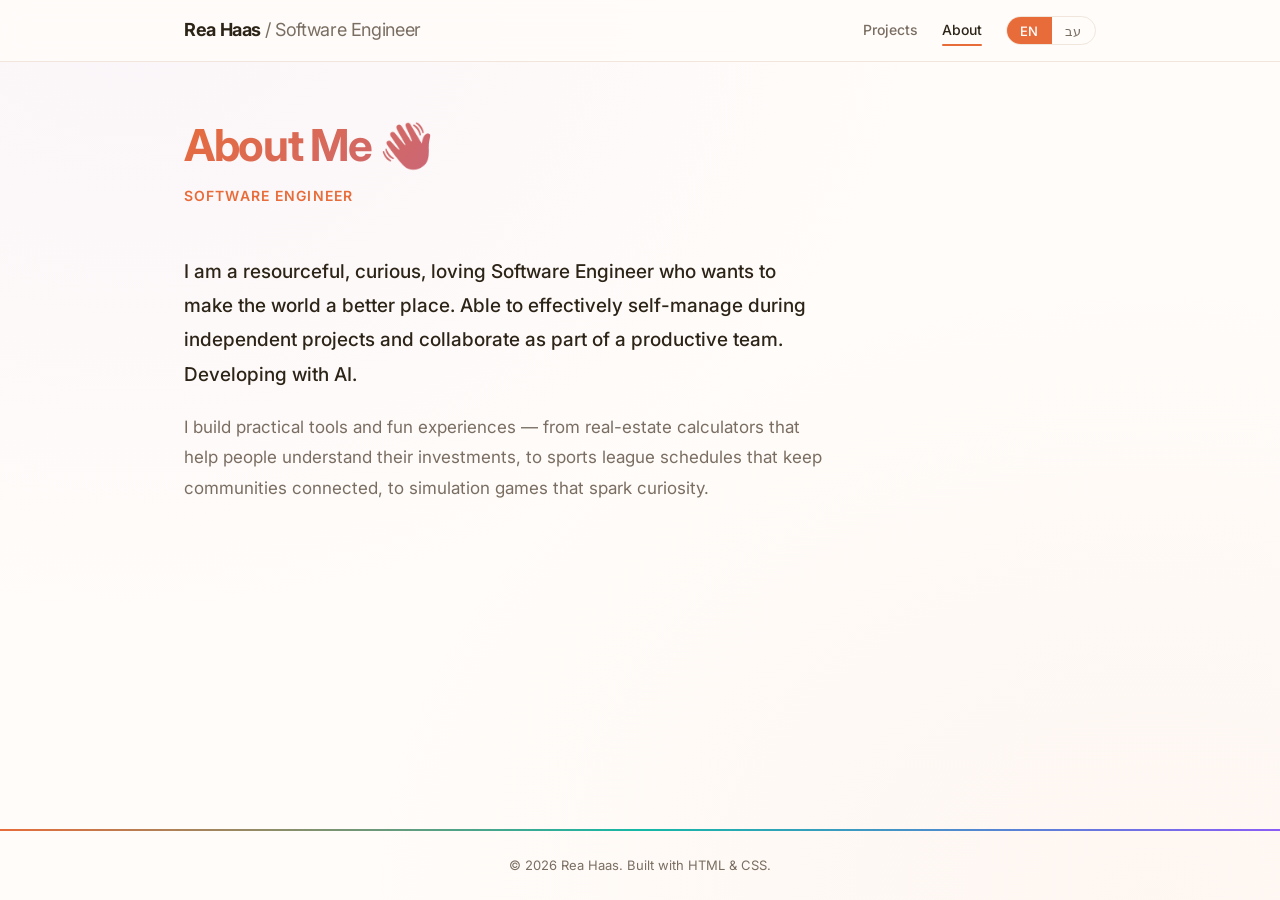
==== about/index.html @ 33c9db4f "feat: initial personal website with multi-page structure - Home page with project cards (Kama Kama, " ====
<!DOCTYPE html>
<html lang="en" dir="ltr" data-lang="en">
<head>
  <meta charset="UTF-8" />
  <meta name="viewport" content="width=device-width, initial-scale=1.0" />
  <title>About — Rea Haas</title>
  <meta name="description" content="About Rea Haas — Software Engineer." />
  <link rel="preconnect" href="https://fonts.googleapis.com" />
  <link rel="preconnect" href="https://fonts.gstatic.com" crossorigin />
  <link href="https://fonts.googleapis.com/css2?family=Inter:wght@400;500;600;700&family=Rubik:wght@400;500;600;700&display=swap" rel="stylesheet" />
  <link rel="stylesheet" href="/style.css" />
</head>
<body data-page="about">

  <main>
    <section class="hero">
      <h1 lang="en">About Me 👋</h1>
      <h1 lang="he">אודות 👋</h1>
      <p class="subtitle" lang="en">Software Engineer</p>
      <p class="subtitle" lang="he">מהנדסת תוכנה</p>
    </section>

    <div class="about-content">
      <p lang="en">
        I am a resourceful, curious, loving Software Engineer who wants to make the
        world a better place. Able to effectively self-manage during independent
        projects and collaborate as part of a productive team. Developing with AI.
      </p>
      <p lang="he">
        אני מהנדסת תוכנה ממציאה, סקרנית ואוהבת שרוצה להפוך את העולם למקום טוב יותר.
        בעלת יכולת לניהול עצמי אפקטיבי בפרויקטים עצמאיים ושיתוף פעולה כחלק מצוות פרודוקטיבי.
        מפתחת עם AI.
      </p>

      <p lang="en">
        I build practical tools and fun experiences — from real-estate calculators that help
        people understand their investments, to sports league schedules that keep
        communities connected, to simulation games that spark curiosity.
      </p>
      <p lang="he">
        אני בונה כלים מעשיים וחוויות מהנות — ממחשבוני נדל״ן שעוזרים לאנשים
        להבין את ההשקעות שלהם, דרך לוחות זמנים לליגות ספורט ששומרים על קשר
        בקהילה, ועד משחקי סימולציה שמעוררים סקרנות.
      </p>
    </div>
  </main>

  <script src="/components.js"></script>
</body>
</html>
---- style.css ----
/* ===== Reset & Base ===== */
*,
*::before,
*::after {
  margin: 0;
  padding: 0;
  box-sizing: border-box;
}

:root {
  --color-bg: #fffcf9;
  --color-surface: #fef7f0;
  --color-border: #f0e6db;
  --color-text: #2d2418;
  --color-text-secondary: #7a6e62;
  --color-accent: #e86c3a;
  --color-accent-hover: #d45a2a;
  --color-purple: #8b5cf6;
  --color-teal: #14b8a6;
  --color-rose: #f43f5e;
  --color-amber: #f59e0b;
  --font-main: 'Inter', -apple-system, BlinkMacSystemFont, 'Segoe UI', Roboto, sans-serif;
  --font-mono: 'JetBrains Mono', 'Fira Code', monospace;
  --radius: 12px;
  --shadow-sm: 0 1px 3px rgba(45, 36, 24, 0.06);
  --shadow-md: 0 4px 16px rgba(45, 36, 24, 0.1);
  --shadow-lg: 0 8px 30px rgba(45, 36, 24, 0.12);
  --transition: 0.25s cubic-bezier(0.4, 0, 0.2, 1);
}

html {
  font-size: 16px;
  scroll-behavior: smooth;
}

body {
  font-family: var(--font-main);
  color: var(--color-text);
  background: var(--color-bg);
  background-image: radial-gradient(ellipse at 10% 0%, rgba(139, 92, 246, 0.04) 0%, transparent 50%),
                    radial-gradient(ellipse at 90% 100%, rgba(232, 108, 58, 0.04) 0%, transparent 50%);
  line-height: 1.6;
  min-height: 100vh;
  display: flex;
  flex-direction: column;
}

/* RTL support */
[dir="rtl"] body {
  font-family: 'Rubik', var(--font-main);
}

a {
  color: var(--color-accent);
  text-decoration: none;
  transition: color var(--transition);
}

a:hover {
  color: var(--color-accent-hover);
}

/* ===== Header / Nav ===== */
.site-header {
  border-bottom: 1px solid var(--color-border);
  background: rgba(255, 252, 249, 0.85);
  backdrop-filter: blur(12px);
  -webkit-backdrop-filter: blur(12px);
  position: sticky;
  top: 0;
  z-index: 100;
}

.header-inner {
  max-width: 960px;
  margin: 0 auto;
  padding: 1rem 1.5rem;
  display: flex;
  align-items: center;
  justify-content: space-between;
}

.site-logo {
  font-size: 1.125rem;
  font-weight: 700;
  color: var(--color-text);
  letter-spacing: -0.02em;
}

.site-logo:hover {
  color: var(--color-accent);
}

.site-logo span {
  color: var(--color-text-secondary);
  font-weight: 400;
}

nav {
  display: flex;
  align-items: center;
  gap: 1.5rem;
}

nav a {
  color: var(--color-text-secondary);
  font-size: 0.875rem;
  font-weight: 500;
  transition: color var(--transition);
}

nav a:hover,
nav a.active {
  color: var(--color-text);
}

nav a.active {
  position: relative;
}

nav a.active::after {
  content: '';
  position: absolute;
  left: 0;
  right: 0;
  bottom: -4px;
  height: 2px;
  background: var(--color-accent);
  border-radius: 1px;
}

/* ===== Language Toggle ===== */
.lang-toggle {
  display: inline-flex;
  border: 1px solid var(--color-border);
  border-radius: 99px;
  overflow: hidden;
  font-size: 0.8125rem;
}

.lang-toggle button {
  background: none;
  border: none;
  padding: 0.35rem 0.85rem;
  cursor: pointer;
  font-family: inherit;
  font-size: inherit;
  font-weight: 500;
  color: var(--color-text-secondary);
  transition: all var(--transition);
}

.lang-toggle button.active {
  background: var(--color-accent);
  color: #fff;
}

.lang-toggle button:not(.active):hover {
  background: var(--color-surface);
}

/* ===== Main Content ===== */
main {
  flex: 1;
  max-width: 960px;
  margin: 0 auto;
  padding: 3rem 1.5rem;
  width: 100%;
}

/* ===== Hero Section ===== */
.hero {
  margin-bottom: 3rem;
}

.hero h1 {
  font-size: 2rem;
  font-weight: 700;
  letter-spacing: -0.03em;
  margin-bottom: 0.25rem;
  background: linear-gradient(135deg, var(--color-accent), var(--color-purple));
  -webkit-background-clip: text;
  -webkit-text-fill-color: transparent;
  background-clip: text;
}

.hero .subtitle {
  font-size: 0.875rem;
  font-weight: 600;
  color: var(--color-accent);
  text-transform: uppercase;
  letter-spacing: 0.08em;
  margin-bottom: 1rem;
}

.hero .bio {
  font-size: 1.0625rem;
  color: var(--color-text-secondary);
  max-width: 600px;
  line-height: 1.7;
}

/* ===== Section Titles ===== */
.section-title {
  font-size: 0.8125rem;
  font-weight: 600;
  text-transform: uppercase;
  letter-spacing: 0.1em;
  color: var(--color-text-secondary);
  margin-bottom: 1.5rem;
  padding-bottom: 0.75rem;
  border-bottom: 2px solid transparent;
  border-image: linear-gradient(90deg, var(--color-accent), var(--color-teal), var(--color-purple)) 1;
}

/* ===== Project Cards ===== */
.projects-grid {
  display: grid;
  grid-template-columns: 1fr;
  gap: 1rem;
}

.project-card {
  display: block;
  padding: 1.5rem;
  padding-left: 1.75rem;
  border: 1px solid var(--color-border);
  border-left: 3px solid var(--color-border);
  border-radius: var(--radius);
  background: #fff;
  transition: all var(--transition);
  position: relative;
}

[dir="rtl"] .project-card {
  padding-left: 1.5rem;
  padding-right: 1.75rem;
  border-left: 1px solid var(--color-border);
  border-right: 3px solid var(--color-border);
}

.project-card:nth-child(1) { border-left-color: var(--color-accent); }
.project-card:nth-child(2) { border-left-color: var(--color-teal); }
.project-card:nth-child(3) { border-left-color: var(--color-purple); }

[dir="rtl"] .project-card:nth-child(1) { border-left-color: var(--color-border); border-right-color: var(--color-accent); }
[dir="rtl"] .project-card:nth-child(2) { border-left-color: var(--color-border); border-right-color: var(--color-teal); }
[dir="rtl"] .project-card:nth-child(3) { border-left-color: var(--color-border); border-right-color: var(--color-purple); }

.project-card:hover {
  box-shadow: var(--shadow-lg);
  transform: translateY(-4px);
}

.project-card:nth-child(1):hover { border-left-color: var(--color-accent); }
.project-card:nth-child(2):hover { border-left-color: var(--color-teal); }
.project-card:nth-child(3):hover { border-left-color: var(--color-purple); }

.project-card .project-name {
  font-size: 1.0625rem;
  font-weight: 600;
  color: var(--color-text);
  margin-bottom: 0.25rem;
}

.project-card .project-subtitle {
  font-size: 0.875rem;
  color: var(--color-accent);
  font-weight: 500;
  margin-bottom: 0.75rem;
}

.project-card:nth-child(1) .project-subtitle { color: var(--color-accent); }
.project-card:nth-child(2) .project-subtitle { color: var(--color-teal); }
.project-card:nth-child(3) .project-subtitle { color: var(--color-purple); }

.project-card .project-desc {
  font-size: 0.875rem;
  color: var(--color-text-secondary);
  line-height: 1.6;
}

.project-card .project-link {
  display: inline-flex;
  align-items: center;
  gap: 0.35rem;
  margin-top: 0.75rem;
  font-size: 0.8125rem;
  font-weight: 500;
  color: var(--color-accent);
}

.project-card:nth-child(1) .project-link { color: var(--color-accent); }
.project-card:nth-child(2) .project-link { color: var(--color-teal); }
.project-card:nth-child(3) .project-link { color: var(--color-purple); }

.project-card .project-link .arrow {
  display: inline-block;
  transition: transform var(--transition);
}

.project-card:hover .project-link .arrow {
  transform: translateX(5px);
  animation: bounce-right 0.4s ease;
}

[dir="rtl"] .project-card:hover .project-link .arrow {
  transform: translateX(-5px);
  animation: bounce-left 0.4s ease;
}

@keyframes bounce-right {
  0%, 100% { transform: translateX(5px); }
  50% { transform: translateX(8px); }
}

@keyframes bounce-left {
  0%, 100% { transform: translateX(-5px); }
  50% { transform: translateX(-8px); }
}

/* ===== About Page ===== */
.about-content {
  max-width: 640px;
}

.about-content p {
  font-size: 1.0625rem;
  line-height: 1.8;
  color: var(--color-text-secondary);
  margin-bottom: 1.25rem;
}

.about-content p:first-of-type {
  font-size: 1.1875rem;
  color: var(--color-text);
  font-weight: 500;
}

/* ===== Breadcrumb ===== */
.breadcrumb {
  font-size: 0.8125rem;
  color: var(--color-text-secondary);
  margin-bottom: 1.5rem;
}

.breadcrumb a {
  color: var(--color-text-secondary);
}

.breadcrumb a:hover {
  color: var(--color-accent);
}

.breadcrumb .sep {
  margin: 0 0.5rem;
  color: var(--color-border);
}

/* ===== Project Detail Page ===== */
.project-detail {
  max-width: 640px;
}

.project-detail > p {
  font-size: 1.0625rem;
  line-height: 1.8;
  color: var(--color-text-secondary);
  margin-bottom: 2rem;
}

.feature-list {
  list-style: none;
  padding: 0;
  margin-bottom: 2rem;
}

.feature-list li {
  position: relative;
  padding-left: 1.5rem;
  font-size: 0.9375rem;
  color: var(--color-text-secondary);
  line-height: 1.7;
  margin-bottom: 0.5rem;
}

[dir="rtl"] .feature-list li {
  padding-left: 0;
  padding-right: 1.5rem;
}

.feature-list li::before {
  content: '✓';
  position: absolute;
  left: 0;
  color: var(--color-teal);
  font-weight: 700;
}

[dir="rtl"] .feature-list li::before {
  left: auto;
  right: 0;
}

/* ===== CTA Button ===== */
.project-cta {
  margin-top: 2rem;
}

.btn {
  display: inline-flex;
  align-items: center;
  gap: 0.5rem;
  padding: 0.75rem 1.5rem;
  border-radius: var(--radius);
  font-family: inherit;
  font-size: 0.9375rem;
  font-weight: 600;
  text-decoration: none;
  transition: all var(--transition);
  cursor: pointer;
}

.btn-primary {
  background: var(--color-accent);
  color: #fff;
  border: none;
}

.btn-primary:hover {
  background: var(--color-accent-hover);
  color: #fff;
  transform: translateY(-2px);
  box-shadow: var(--shadow-md);
}

/* ===== Footer ===== */
.site-footer {
  border-top: 2px solid transparent;
  border-image: linear-gradient(90deg, var(--color-accent), var(--color-teal), var(--color-purple)) 1;
  padding: 1.5rem;
  text-align: center;
  font-size: 0.8125rem;
  color: var(--color-text-secondary);
}

/* ===== Responsive ===== */
@media (min-width: 640px) {
  .projects-grid {
    grid-template-columns: repeat(2, 1fr);
  }

  .hero h1 {
    font-size: 2.75rem;
  }

  .project-card {
    padding: 1.75rem;
    padding-left: 2rem;
  }

  [dir="rtl"] .project-card {
    padding-left: 1.75rem;
    padding-right: 2rem;
  }
}

@media (max-width: 480px) {
  .header-inner {
    flex-wrap: wrap;
    gap: 0.75rem;
  }

  nav {
    gap: 1rem;
  }

  main {
    padding: 2rem 1rem;
  }

  .hero h1 {
    font-size: 1.75rem;
  }
}

/* ===== Language visibility helpers ===== */
[data-lang="en"] [lang="he"],
[data-lang="he"] [lang="en"] {
  display: none;
}
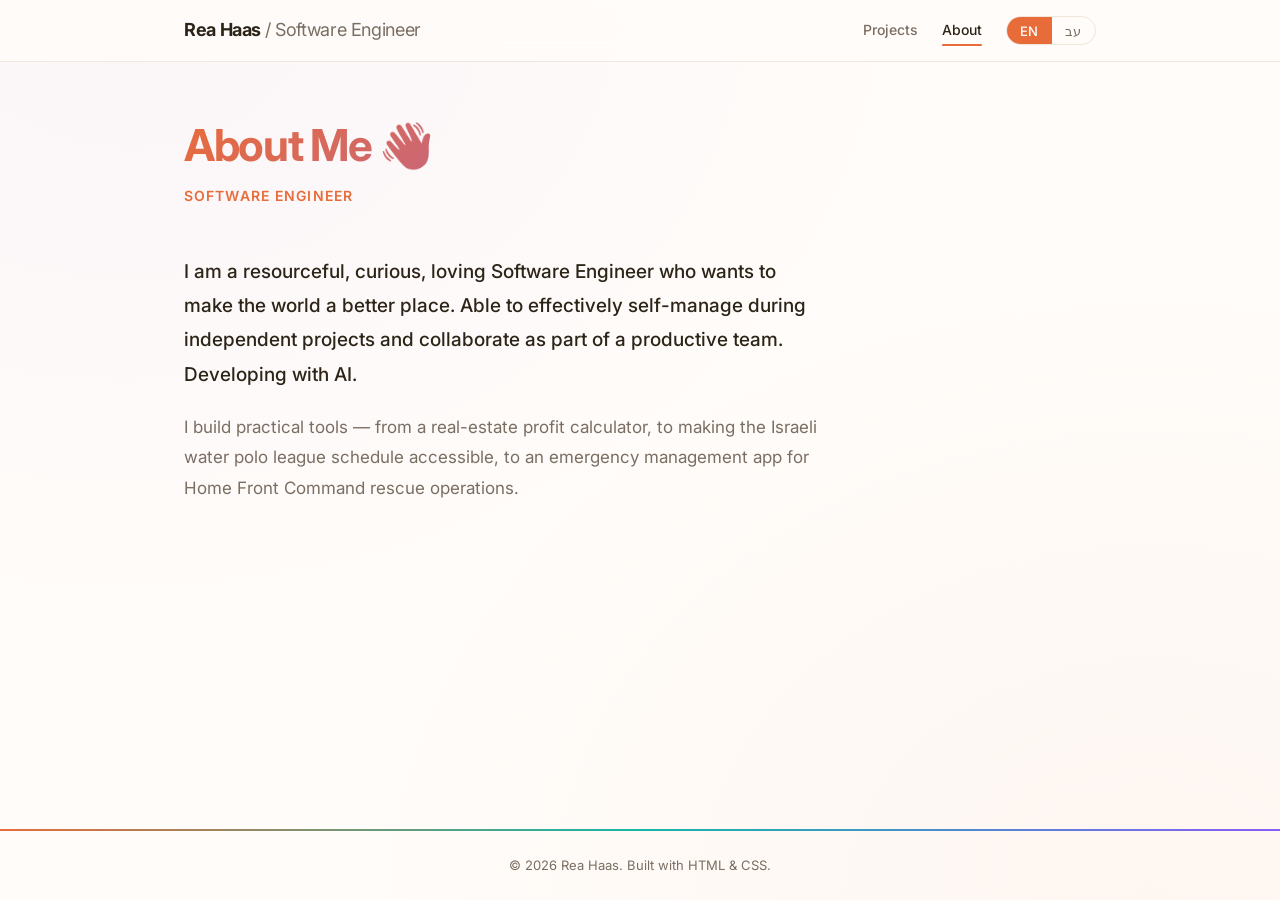
==== commit 1f689e19: "content: update all Hebrew texts and fix Pop Control description - Fix Kama Kama: מחשבון רווחים מעסק" ====
--- a/about/index.html
+++ b/about/index.html
@@ -27,20 +27,20 @@
         projects and collaborate as part of a productive team. Developing with AI.
       </p>
       <p lang="he">
-        אני מהנדסת תוכנה ממציאה, סקרנית ואוהבת שרוצה להפוך את העולם למקום טוב יותר.
-        בעלת יכולת לניהול עצמי אפקטיבי בפרויקטים עצמאיים ושיתוף פעולה כחלק מצוות פרודוקטיבי.
+        אני מהנדסת תוכנה רבת תושייה, סקרנית ואכפתית, שרוצה להפוך את העולם למקום טוב יותר.
+        בעלת יכולת ניהול עצמי אפקטיבי בפרויקטים עצמאיים ושיתוף פעולה כחלק מצוות פרודוקטיבי.
         מפתחת עם AI.
       </p>
 
       <p lang="en">
-        I build practical tools and fun experiences — from real-estate calculators that help
-        people understand their investments, to sports league schedules that keep
-        communities connected, to simulation games that spark curiosity.
+        I build practical tools — from a real-estate profit calculator,
+        to making the Israeli water polo league schedule accessible,
+        to an emergency management app for Home Front Command rescue operations.
       </p>
       <p lang="he">
-        אני בונה כלים מעשיים וחוויות מהנות — ממחשבוני נדל״ן שעוזרים לאנשים
-        להבין את ההשקעות שלהם, דרך לוחות זמנים לליגות ספורט ששומרים על קשר
-        בקהילה, ועד משחקי סימולציה שמעוררים סקרנות.
+        אני בונה כלים מעשיים — ממחשבון רווחים לעסקאות נדל״ן,
+        דרך הנגשת לוח המשחקים של ליגת הכדורמים הישראלית,
+        ועד אפליקציה לניהול אירועי חילוץ של פיקוד העורף.
       </p>
     </div>
   </main>
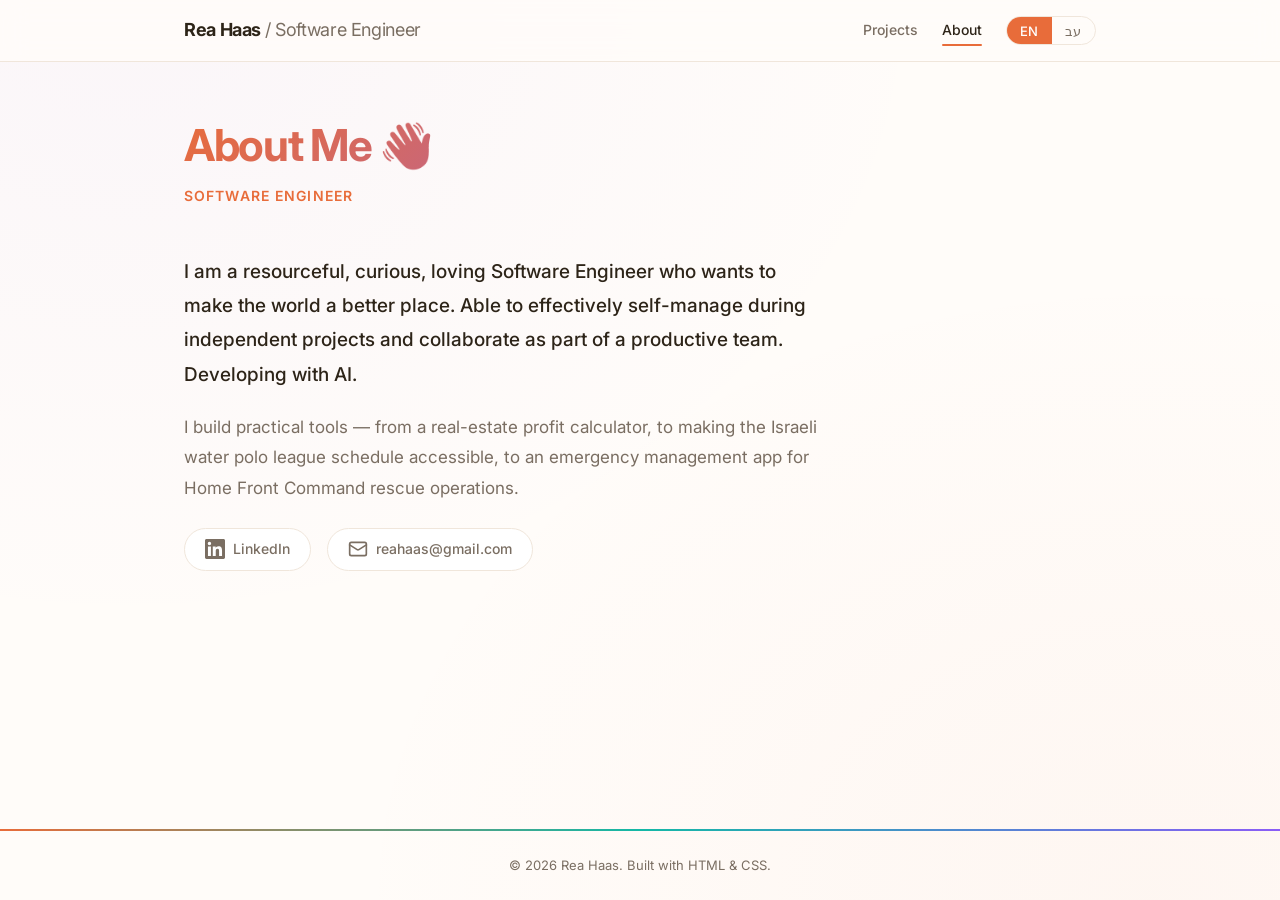
==== commit 0b54c9d1: "Add LinkedIn and email links to about page" ====
--- a/about/index.html
+++ b/about/index.html
@@ -17,7 +17,7 @@
       <h1 lang="en">About Me 👋</h1>
       <h1 lang="he">אודות 👋</h1>
       <p class="subtitle" lang="en">Software Engineer</p>
-      <p class="subtitle" lang="he">מהנדסת תוכנה</p>
+      <p class="subtitle" lang="he">מהנדס תוכנה</p>
     </section>
 
     <div class="about-content">
@@ -27,9 +27,9 @@
         projects and collaborate as part of a productive team. Developing with AI.
       </p>
       <p lang="he">
-        אני מהנדסת תוכנה רבת תושייה, סקרנית ואכפתית, שרוצה להפוך את העולם למקום טוב יותר.
-        בעלת יכולת ניהול עצמי אפקטיבי בפרויקטים עצמאיים ושיתוף פעולה כחלק מצוות פרודוקטיבי.
-        מפתחת עם AI.
+        אני מהנדס תוכנה עם אהבה למקצוע, סקרן ואכפתי, שרוצה להפוך את העולם למקום טוב יותר.
+        בעל יכולת ניהול עצמי אפקטיבי בפרויקטים עצמאיים ושיתוף פעולה כחלק מצוות פרודוקטיבי.
+        מפתח עם AI.
       </p>
 
       <p lang="en">
@@ -42,6 +42,17 @@
         דרך הנגשת לוח המשחקים של ליגת הכדורמים הישראלית,
         ועד אפליקציה לניהול אירועי חילוץ של פיקוד העורף.
       </p>
+
+      <div class="about-links">
+        <a href="https://www.linkedin.com/in/rea-haas/" target="_blank" rel="noopener noreferrer">
+          <svg width="20" height="20" viewBox="0 0 24 24" fill="currentColor"><path d="M20.447 20.452h-3.554v-5.569c0-1.328-.027-3.037-1.852-3.037-1.853 0-2.136 1.445-2.136 2.939v5.667H9.351V9h3.414v1.561h.046c.477-.9 1.637-1.85 3.37-1.85 3.601 0 4.267 2.37 4.267 5.455v6.286zM5.337 7.433a2.062 2.062 0 01-2.063-2.065 2.064 2.064 0 112.063 2.065zm1.782 13.019H3.555V9h3.564v11.452zM22.225 0H1.771C.792 0 0 .774 0 1.729v20.542C0 23.227.792 24 1.771 24h20.451C23.2 24 24 23.227 24 22.271V1.729C24 .774 23.2 0 22.222 0h.003z"/></svg>
+          <span>LinkedIn</span>
+        </a>
+        <a href="mailto:reahaas@gmail.com">
+          <svg width="20" height="20" viewBox="0 0 24 24" fill="none" stroke="currentColor" stroke-width="2" stroke-linecap="round" stroke-linejoin="round"><rect x="2" y="4" width="20" height="16" rx="2"/><path d="m22 7-8.97 5.7a1.94 1.94 0 0 1-2.06 0L2 7"/></svg>
+          <span>reahaas@gmail.com</span>
+        </a>
+      </div>
     </div>
   </main>
 
--- a/style.css
+++ b/style.css
@@ -337,6 +337,34 @@
   font-weight: 500;
 }
 
+.about-links {
+  display: flex;
+  flex-wrap: wrap;
+  gap: 1rem;
+  margin-top: 1.5rem;
+}
+
+.about-links a {
+  display: inline-flex;
+  align-items: center;
+  gap: 0.5rem;
+  padding: 0.6rem 1.25rem;
+  border: 1px solid var(--color-border);
+  border-radius: 99px;
+  font-size: 0.875rem;
+  font-weight: 500;
+  color: var(--color-text-secondary);
+  background: #fff;
+  transition: all var(--transition);
+}
+
+.about-links a:hover {
+  color: var(--color-accent);
+  border-color: var(--color-accent);
+  box-shadow: var(--shadow-sm);
+  transform: translateY(-2px);
+}
+
 /* ===== Breadcrumb ===== */
 .breadcrumb {
   font-size: 0.8125rem;
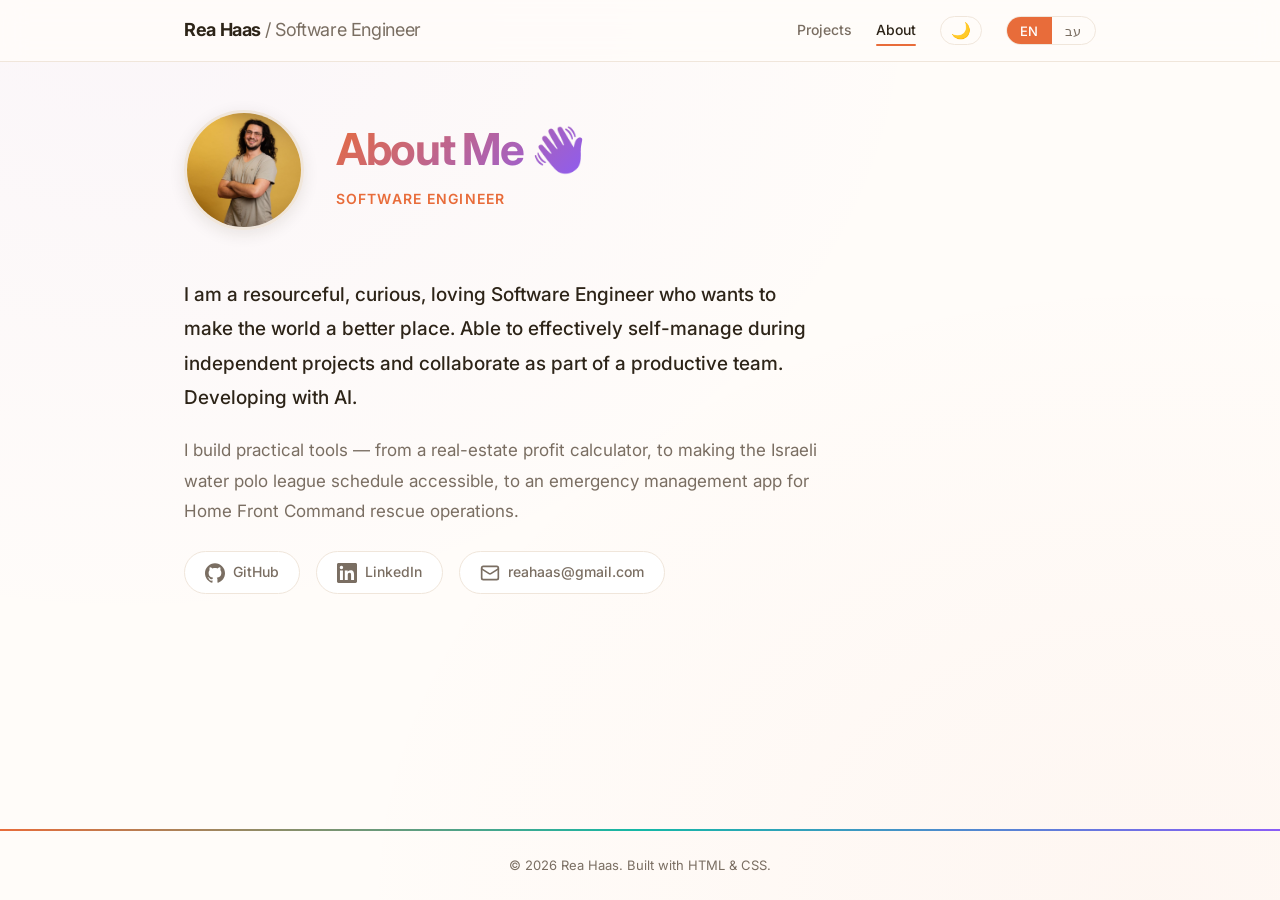
==== commit 3620600e: "Add profile photo, GitHub link, OG tags, dark mode, and analytics" ====
--- a/about/index.html
+++ b/about/index.html
@@ -5,19 +5,29 @@
   <meta name="viewport" content="width=device-width, initial-scale=1.0" />
   <title>About — Rea Haas</title>
   <meta name="description" content="About Rea Haas — Software Engineer." />
+  <meta property="og:title" content="About — Rea Haas" />
+  <meta property="og:description" content="Software Engineer who builds practical tools and wants to make the world a better place." />
+  <meta property="og:image" content="https://reahaas.com/profile.jpg" />
+  <meta property="og:url" content="https://reahaas.com/about/" />
+  <meta property="og:type" content="website" />
+  <meta name="twitter:card" content="summary_large_image" />
   <link rel="preconnect" href="https://fonts.googleapis.com" />
   <link rel="preconnect" href="https://fonts.gstatic.com" crossorigin />
   <link href="https://fonts.googleapis.com/css2?family=Inter:wght@400;500;600;700&family=Rubik:wght@400;500;600;700&display=swap" rel="stylesheet" />
+  <link rel="icon" href="/favicon.ico" type="image/x-icon" />
   <link rel="stylesheet" href="/style.css" />
 </head>
 <body data-page="about">
 
   <main>
-    <section class="hero">
-      <h1 lang="en">About Me 👋</h1>
-      <h1 lang="he">אודות 👋</h1>
-      <p class="subtitle" lang="en">Software Engineer</p>
-      <p class="subtitle" lang="he">מהנדס תוכנה</p>
+    <section class="hero about-hero">
+      <img src="/profile.jpg" alt="Rea Haas" class="profile-photo" />
+      <div>
+        <h1 lang="en">About Me 👋</h1>
+        <h1 lang="he">אודות 👋</h1>
+        <p class="subtitle" lang="en">Software Engineer</p>
+        <p class="subtitle" lang="he">מהנדס תוכנה</p>
+      </div>
     </section>
 
     <div class="about-content">
@@ -44,6 +54,10 @@
       </p>
 
       <div class="about-links">
+        <a href="https://github.com/reahaas" target="_blank" rel="noopener noreferrer">
+          <svg width="20" height="20" viewBox="0 0 24 24" fill="currentColor"><path d="M12 .297c-6.63 0-12 5.373-12 12 0 5.303 3.438 9.8 8.205 11.385.6.113.82-.258.82-.577 0-.285-.01-1.04-.015-2.04-3.338.724-4.042-1.61-4.042-1.61C4.422 18.07 3.633 17.7 3.633 17.7c-1.087-.744.084-.729.084-.729 1.205.084 1.838 1.236 1.838 1.236 1.07 1.835 2.809 1.305 3.495.998.108-.776.417-1.305.76-1.605-2.665-.3-5.466-1.332-5.466-5.93 0-1.31.465-2.38 1.235-3.22-.135-.303-.54-1.523.105-3.176 0 0 1.005-.322 3.3 1.23.96-.267 1.98-.399 3-.405 1.02.006 2.04.138 3 .405 2.28-1.552 3.285-1.23 3.285-1.23.645 1.653.24 2.873.12 3.176.765.84 1.23 1.91 1.23 3.22 0 4.61-2.805 5.625-5.475 5.92.42.36.81 1.096.81 2.22 0 1.606-.015 2.896-.015 3.286 0 .315.21.69.825.57C20.565 22.092 24 17.592 24 12.297c0-6.627-5.373-12-12-12"/></svg>
+          <span>GitHub</span>
+        </a>
         <a href="https://www.linkedin.com/in/rea-haas/" target="_blank" rel="noopener noreferrer">
           <svg width="20" height="20" viewBox="0 0 24 24" fill="currentColor"><path d="M20.447 20.452h-3.554v-5.569c0-1.328-.027-3.037-1.852-3.037-1.853 0-2.136 1.445-2.136 2.939v5.667H9.351V9h3.414v1.561h.046c.477-.9 1.637-1.85 3.37-1.85 3.601 0 4.267 2.37 4.267 5.455v6.286zM5.337 7.433a2.062 2.062 0 01-2.063-2.065 2.064 2.064 0 112.063 2.065zm1.782 13.019H3.555V9h3.564v11.452zM22.225 0H1.771C.792 0 0 .774 0 1.729v20.542C0 23.227.792 24 1.771 24h20.451C23.2 24 24 23.227 24 22.271V1.729C24 .774 23.2 0 22.222 0h.003z"/></svg>
           <span>LinkedIn</span>
--- a/style.css
+++ b/style.css
@@ -28,6 +28,34 @@
   --transition: 0.25s cubic-bezier(0.4, 0, 0.2, 1);
 }
 
+/* ===== Dark Mode ===== */
+[data-theme="dark"] {
+  --color-bg: #1a1a2e;
+  --color-surface: #16213e;
+  --color-border: #2a2a4a;
+  --color-text: #e8e6e3;
+  --color-text-secondary: #a09b94;
+  --color-accent: #f0825c;
+  --color-accent-hover: #f59a7a;
+  --shadow-sm: 0 1px 3px rgba(0, 0, 0, 0.2);
+  --shadow-md: 0 4px 16px rgba(0, 0, 0, 0.3);
+  --shadow-lg: 0 8px 30px rgba(0, 0, 0, 0.35);
+}
+
+[data-theme="dark"] body {
+  background-image: radial-gradient(ellipse at 10% 0%, rgba(139, 92, 246, 0.08) 0%, transparent 50%),
+                    radial-gradient(ellipse at 90% 100%, rgba(232, 108, 58, 0.06) 0%, transparent 50%);
+}
+
+[data-theme="dark"] .site-header {
+  background: rgba(26, 26, 46, 0.85);
+}
+
+[data-theme="dark"] .project-card,
+[data-theme="dark"] .about-links a {
+  background: var(--color-surface);
+}
+
 html {
   font-size: 16px;
   scroll-behavior: smooth;
@@ -512,6 +540,54 @@
   }
 }
 
+/* ===== Profile Photo ===== */
+.about-hero {
+  display: flex;
+  align-items: center;
+  gap: 2rem;
+}
+
+.profile-photo {
+  width: 120px;
+  height: 120px;
+  border-radius: 50%;
+  object-fit: cover;
+  object-position: center top;
+  border: 3px solid var(--color-border);
+  box-shadow: var(--shadow-md);
+  flex-shrink: 0;
+}
+
+@media (max-width: 480px) {
+  .about-hero {
+    flex-direction: column;
+    text-align: center;
+  }
+
+  .profile-photo {
+    width: 100px;
+    height: 100px;
+  }
+}
+
+/* ===== Dark Mode Toggle ===== */
+.theme-toggle {
+  background: none;
+  border: 1px solid var(--color-border);
+  border-radius: 99px;
+  padding: 0.35rem 0.6rem;
+  cursor: pointer;
+  font-size: 1rem;
+  line-height: 1;
+  transition: all var(--transition);
+  color: var(--color-text-secondary);
+}
+
+.theme-toggle:hover {
+  border-color: var(--color-accent);
+  background: var(--color-surface);
+}
+
 /* ===== Language visibility helpers ===== */
 [data-lang="en"] [lang="he"],
 [data-lang="he"] [lang="en"] {
